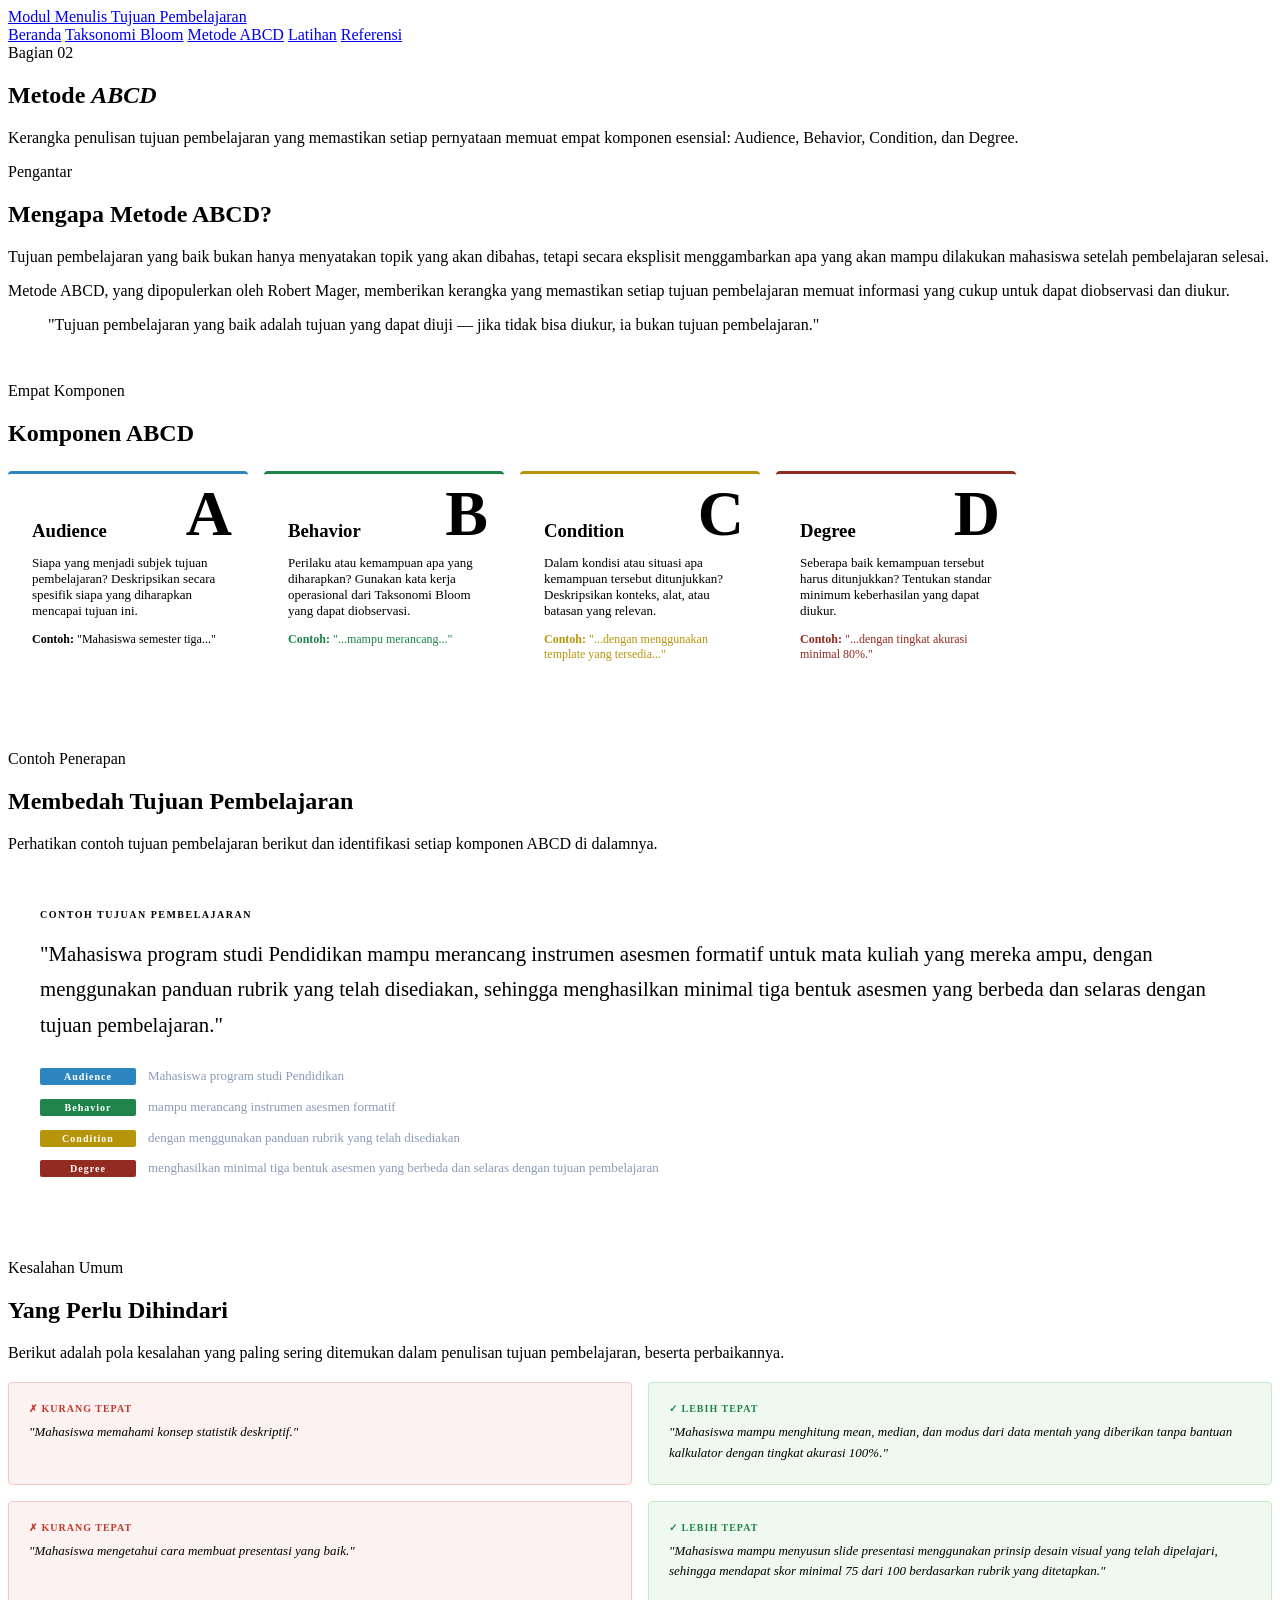
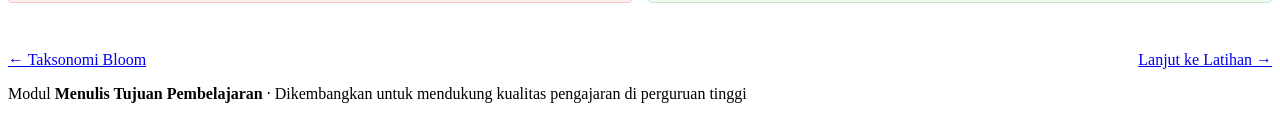
==== abcd.html @ f105a47e "Add files via upload" ====
<!DOCTYPE html>
<html lang="id">
<head>
  <meta charset="UTF-8">
  <meta name="viewport" content="width=device-width, initial-scale=1.0">
  <title>Metode ABCD · Modul Menulis Tujuan Pembelajaran</title>
  <link rel="stylesheet" href="style.css">
  <style>
    .abcd-grid {
      display: grid;
      grid-template-columns: repeat(auto-fill, minmax(220px, 1fr));
      gap: 16px;
      margin: 24px 0;
    }

    .abcd-card {
      background: var(--white);
      border: 1px solid var(--gray);
      border-radius: 4px;
      padding: 28px 24px;
      position: relative;
      overflow: hidden;
      transition: transform .2s, box-shadow .2s;
    }

    .abcd-card:hover { transform: translateY(-4px); box-shadow: 0 12px 32px rgba(27,42,74,.1); }

    .abcd-letter {
      font-family: 'Cormorant Garamond', serif;
      font-size: 4rem; font-weight: 700;
      color: var(--gray);
      position: absolute;
      top: 8px; right: 16px;
      line-height: 1;
      user-select: none;
    }

    .abcd-card h3 { position: relative; z-index: 1; margin-bottom: 6px; }
    .abcd-card p { position: relative; z-index: 1; font-size: 13px; }

    .abcd-card:nth-child(1) { border-top: 3px solid #2e86c1; }
    .abcd-card:nth-child(2) { border-top: 3px solid #1e8449; }
    .abcd-card:nth-child(3) { border-top: 3px solid #b7950b; }
    .abcd-card:nth-child(4) { border-top: 3px solid #922b21; }

    .example-full {
      background: var(--navy);
      border-radius: 6px;
      padding: 32px;
      margin: 24px 0;
      color: var(--white);
    }

    .example-full .label {
      font-size: 10px; font-weight: 600;
      letter-spacing: .15em; text-transform: uppercase;
      color: var(--gold2); margin-bottom: 16px;
    }

    .lo-text {
      font-family: 'Cormorant Garamond', serif;
      font-size: 1.3rem; line-height: 1.7;
      color: var(--white);
      margin-bottom: 24px;
    }

    .lo-breakdown {
      display: flex; flex-direction: column; gap: 10px;
    }

    .lo-part {
      display: flex; gap: 12px; align-items: flex-start;
    }

    .lo-part-badge {
      font-size: 10px; font-weight: 700;
      letter-spacing: .1em;
      padding: 3px 8px; border-radius: 2px;
      flex-shrink: 0; margin-top: 2px;
      min-width: 80px; text-align: center;
    }

    .badge-a { background: #2e86c1; color: white; }
    .badge-b { background: #1e8449; color: white; }
    .badge-c { background: #b7950b; color: white; }
    .badge-d { background: #922b21; color: white; }

    .lo-part-text { font-size: 13px; color: #8a9ab8; line-height: 1.6; }

    .kesalahan-grid {
      display: grid;
      grid-template-columns: 1fr 1fr;
      gap: 16px;
      margin-top: 20px;
    }

    .kesalahan-card {
      border-radius: 4px;
      padding: 20px;
    }

    .kesalahan-card.salah {
      background: #fdf2f2;
      border: 1px solid #f5c6c6;
    }

    .kesalahan-card.benar {
      background: #f0f9f0;
      border: 1px solid #c6e8c6;
    }

    .kesalahan-label {
      font-size: 10px; font-weight: 700;
      letter-spacing: .1em; text-transform: uppercase;
      margin-bottom: 8px;
    }

    .kesalahan-card.salah .kesalahan-label { color: #c0392b; }
    .kesalahan-card.benar .kesalahan-label { color: #1e8449; }

    .kesalahan-text { font-size: 13px; color: var(--muted); line-height: 1.6; font-style: italic; }

    @media (max-width: 600px) {
      .kesalahan-grid { grid-template-columns: 1fr; }
    }
  </style>
</head>
<body>

<header>
  <div class="header-inner">
    <a href="index.html" class="site-title">
      <span></span> Modul Menulis Tujuan Pembelajaran
    </a>
    <nav>
      <a href="index.html">Beranda</a>
      <a href="bloom.html">Taksonomi Bloom</a>
      <a href="abcd.html" class="active">Metode ABCD</a>
      <a href="latihan.html">Latihan</a>
      <a href="referensi.html">Referensi</a>
    </nav>
  </div>
</header>

<section class="page-hero">
  <div class="hero-inner">
    <div class="hero-breadcrumb fade-up">Bagian 02</div>
    <h1 class="fade-up delay-1">Metode <em>ABCD</em></h1>
    <p class="fade-up delay-2">Kerangka penulisan tujuan pembelajaran yang memastikan setiap pernyataan memuat empat komponen esensial: Audience, Behavior, Condition, dan Degree.</p>
  </div>
</section>

<main>

  <!-- PENGANTAR -->
  <section style="margin-bottom: 48px;">
    <div class="section-label">Pengantar</div>
    <h2>Mengapa Metode ABCD?</h2>
    <p>Tujuan pembelajaran yang baik bukan hanya menyatakan topik yang akan dibahas, tetapi secara eksplisit menggambarkan apa yang akan mampu dilakukan mahasiswa setelah pembelajaran selesai.</p>
    <p>Metode ABCD, yang dipopulerkan oleh Robert Mager, memberikan kerangka yang memastikan setiap tujuan pembelajaran memuat informasi yang cukup untuk dapat diobservasi dan diukur.</p>

    <blockquote>
      <p>"Tujuan pembelajaran yang baik adalah tujuan yang dapat diuji — jika tidak bisa diukur, ia bukan tujuan pembelajaran."</p>
    </blockquote>
  </section>

  <!-- EMPAT KOMPONEN -->
  <section style="margin-bottom: 48px;">
    <div class="section-label">Empat Komponen</div>
    <h2>Komponen ABCD</h2>

    <div class="abcd-grid">

      <div class="abcd-card fade-up">
        <div class="abcd-letter">A</div>
        <h3>Audience</h3>
        <p>Siapa yang menjadi subjek tujuan pembelajaran? Deskripsikan secara spesifik siapa yang diharapkan mencapai tujuan ini.</p>
        <p style="margin-top: 10px; font-size: 12px; color: var(--gold);"><strong>Contoh:</strong> "Mahasiswa semester tiga..."</p>
      </div>

      <div class="abcd-card fade-up delay-1">
        <div class="abcd-letter">B</div>
        <h3>Behavior</h3>
        <p>Perilaku atau kemampuan apa yang diharapkan? Gunakan kata kerja operasional dari Taksonomi Bloom yang dapat diobservasi.</p>
        <p style="margin-top: 10px; font-size: 12px; color: #1e8449;"><strong>Contoh:</strong> "...mampu merancang..."</p>
      </div>

      <div class="abcd-card fade-up delay-2">
        <div class="abcd-letter">C</div>
        <h3>Condition</h3>
        <p>Dalam kondisi atau situasi apa kemampuan tersebut ditunjukkan? Deskripsikan konteks, alat, atau batasan yang relevan.</p>
        <p style="margin-top: 10px; font-size: 12px; color: #b7950b;"><strong>Contoh:</strong> "...dengan menggunakan template yang tersedia..."</p>
      </div>

      <div class="abcd-card fade-up delay-3">
        <div class="abcd-letter">D</div>
        <h3>Degree</h3>
        <p>Seberapa baik kemampuan tersebut harus ditunjukkan? Tentukan standar minimum keberhasilan yang dapat diukur.</p>
        <p style="margin-top: 10px; font-size: 12px; color: #922b21;"><strong>Contoh:</strong> "...dengan tingkat akurasi minimal 80%."</p>
      </div>

    </div>
  </section>

  <!-- CONTOH LENGKAP -->
  <section style="margin-bottom: 48px;">
    <div class="section-label">Contoh Penerapan</div>
    <h2>Membedah Tujuan Pembelajaran</h2>
    <p>Perhatikan contoh tujuan pembelajaran berikut dan identifikasi setiap komponen ABCD di dalamnya.</p>

    <div class="example-full">
      <div class="label">Contoh Tujuan Pembelajaran</div>
      <div class="lo-text">
        "Mahasiswa program studi Pendidikan mampu merancang instrumen asesmen formatif untuk mata kuliah yang mereka ampu, dengan menggunakan panduan rubrik yang telah disediakan, sehingga menghasilkan minimal tiga bentuk asesmen yang berbeda dan selaras dengan tujuan pembelajaran."
      </div>

      <div class="lo-breakdown">
        <div class="lo-part">
          <span class="lo-part-badge badge-a">Audience</span>
          <span class="lo-part-text">Mahasiswa program studi Pendidikan</span>
        </div>
        <div class="lo-part">
          <span class="lo-part-badge badge-b">Behavior</span>
          <span class="lo-part-text">mampu merancang instrumen asesmen formatif</span>
        </div>
        <div class="lo-part">
          <span class="lo-part-badge badge-c">Condition</span>
          <span class="lo-part-text">dengan menggunakan panduan rubrik yang telah disediakan</span>
        </div>
        <div class="lo-part">
          <span class="lo-part-badge badge-d">Degree</span>
          <span class="lo-part-text">menghasilkan minimal tiga bentuk asesmen yang berbeda dan selaras dengan tujuan pembelajaran</span>
        </div>
      </div>
    </div>
  </section>

  <!-- KESALAHAN UMUM -->
  <section style="margin-bottom: 48px;">
    <div class="section-label">Kesalahan Umum</div>
    <h2>Yang Perlu Dihindari</h2>
    <p>Berikut adalah pola kesalahan yang paling sering ditemukan dalam penulisan tujuan pembelajaran, beserta perbaikannya.</p>

    <div class="kesalahan-grid">
      <div class="kesalahan-card salah">
        <div class="kesalahan-label">✗ Kurang Tepat</div>
        <div class="kesalahan-text">"Mahasiswa memahami konsep statistik deskriptif."</div>
      </div>
      <div class="kesalahan-card benar">
        <div class="kesalahan-label">✓ Lebih Tepat</div>
        <div class="kesalahan-text">"Mahasiswa mampu menghitung mean, median, dan modus dari data mentah yang diberikan tanpa bantuan kalkulator dengan tingkat akurasi 100%."</div>
      </div>

      <div class="kesalahan-card salah">
        <div class="kesalahan-label">✗ Kurang Tepat</div>
        <div class="kesalahan-text">"Mahasiswa mengetahui cara membuat presentasi yang baik."</div>
      </div>
      <div class="kesalahan-card benar">
        <div class="kesalahan-label">✓ Lebih Tepat</div>
        <div class="kesalahan-text">"Mahasiswa mampu menyusun slide presentasi menggunakan prinsip desain visual yang telah dipelajari, sehingga mendapat skor minimal 75 dari 100 berdasarkan rubrik yang ditetapkan."</div>
      </div>
    </div>
  </section>

  <!-- NAVIGASI -->
  <div style="display: flex; justify-content: space-between; flex-wrap: wrap; gap: 12px;">
    <a href="bloom.html" class="btn-ghost">← Taksonomi Bloom</a>
    <a href="latihan.html" class="btn-primary">Lanjut ke Latihan →</a>
  </div>

</main>

<footer>
  <div class="footer-inner">
    <p>Modul <strong>Menulis Tujuan Pembelajaran</strong> · Dikembangkan untuk mendukung kualitas pengajaran di perguruan tinggi</p>
  </div>
</footer>

</body>
</html>
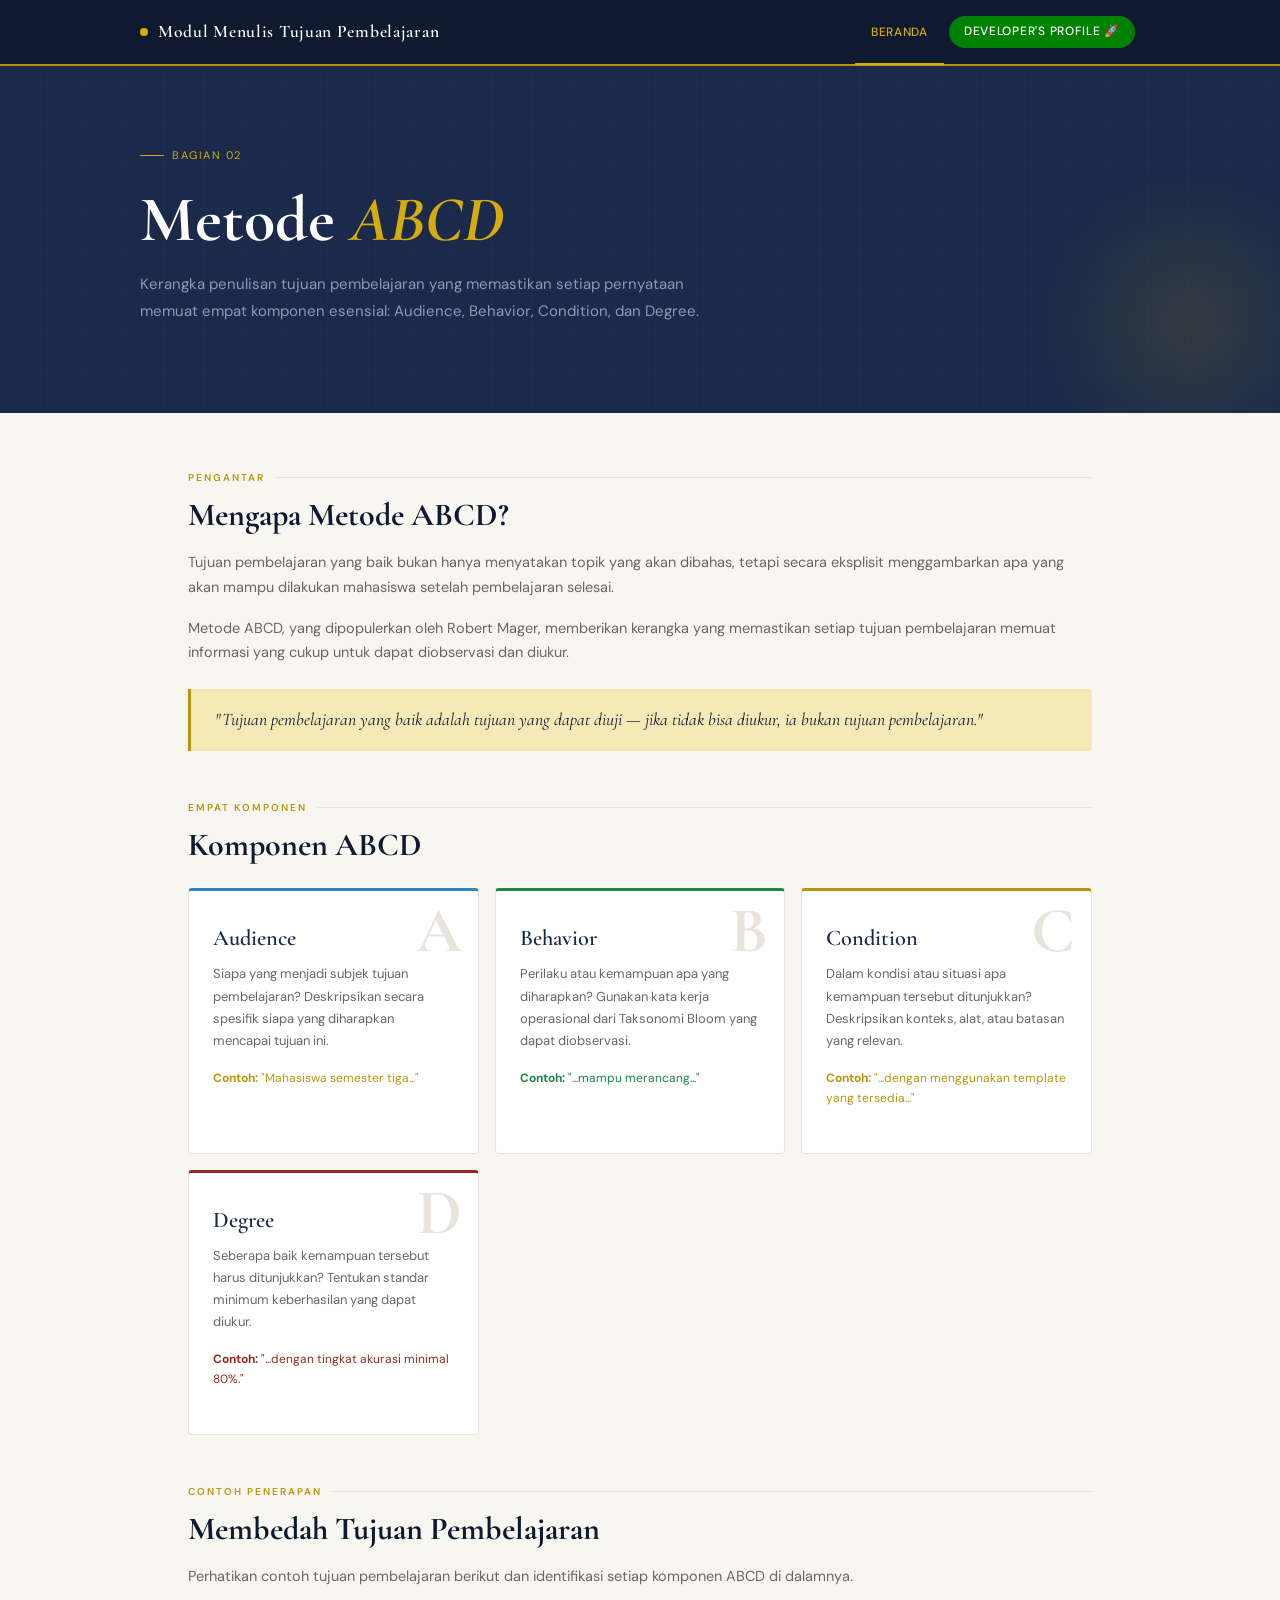
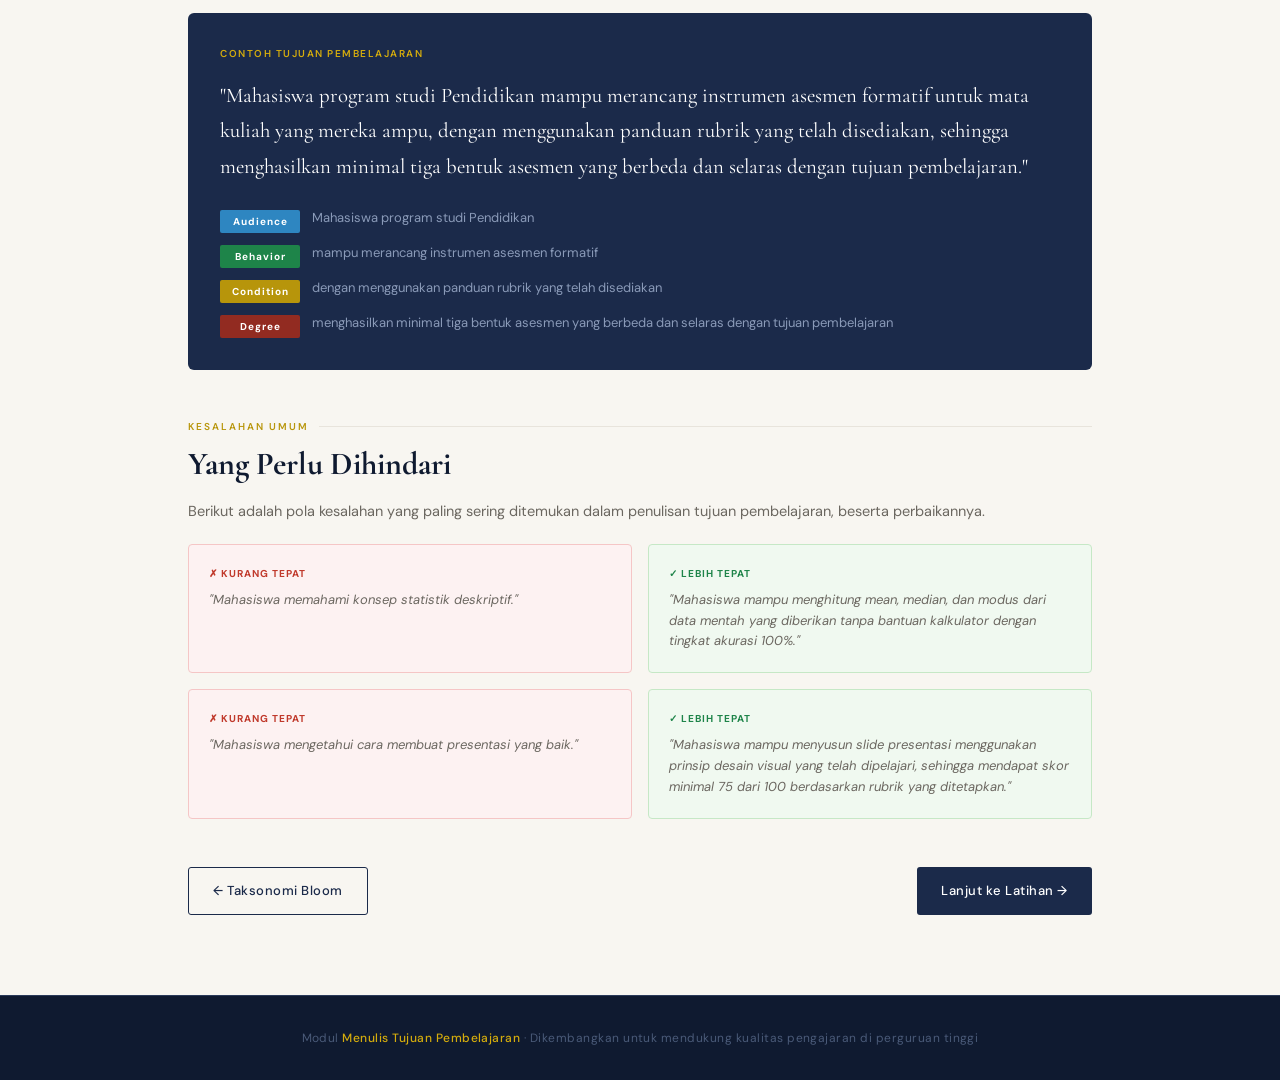
==== commit d6dd0a1f: "Update abcd.html" ====
--- a/abcd.html
+++ b/abcd.html
@@ -133,11 +133,8 @@
       <span></span> Modul Menulis Tujuan Pembelajaran
     </a>
     <nav>
-      <a href="index.html">Beranda</a>
-      <a href="bloom.html">Taksonomi Bloom</a>
-      <a href="abcd.html" class="active">Metode ABCD</a>
-      <a href="latihan.html">Latihan</a>
-      <a href="referensi.html">Referensi</a>
+      <a href="index.html" class="active">Beranda</a>
+      <a href="https://www.linkedin.com/in/ahmad-fikri-id" target="_blank" class="fikri-link">Developer's Profile 🚀</a>
     </nav>
   </div>
 </header>
--- a/style.css
+++ b/style.css
@@ -0,0 +1,348 @@
+@import url('https://fonts.googleapis.com/css2?family=Cormorant+Garamond:ital,wght@0,400;0,600;0,700;1,400;1,600&family=DM+Sans:wght@300;400;500;600&display=swap');
+
+:root {
+  --navy: #1b2a4a;
+  --navy2: #0f1a30;
+  --gold: #b8960c;
+  --gold2: #d4ac0d;
+  --gold-light: #f5e9b8;
+  --white: #ffffff;
+  --off-white: #f8f6f1;
+  --gray: #e8e4dc;
+  --gray2: #c8c4bc;
+  --text: #1e1e1e;
+  --muted: #6b6760;
+  --accent: #c0392b;
+}
+
+*, *::before, *::after { margin: 0; padding: 0; box-sizing: border-box; }
+html { scroll-behavior: smooth; }
+
+body {
+  background: var(--off-white);
+  color: var(--text);
+  font-family: 'DM Sans', sans-serif;
+  font-weight: 400;
+  line-height: 1.7;
+}
+
+/* ── HEADER ── */
+header {
+  background: var(--navy2);
+  padding: 0 48px;
+  position: sticky; top: 0; z-index: 100;
+  border-bottom: 2px solid var(--gold);
+}
+
+.header-inner {
+  max-width: 1000px; margin: 0 auto;
+  display: flex; align-items: center; justify-content: space-between;
+  height: 64px;
+}
+
+.site-title {
+  font-family: 'Cormorant Garamond', serif;
+  font-size: 1.1rem; font-weight: 600;
+  color: var(--white);
+  letter-spacing: .04em;
+  text-decoration: none;
+  display: flex; align-items: center; gap: 10px;
+}
+
+.site-title span {
+  display: inline-block;
+  width: 8px; height: 8px;
+  background: var(--gold2);
+  border-radius: 50%;
+}
+
+nav { display: flex; gap: 0; }
+
+nav a {
+  font-size: 12px; font-weight: 500;
+  letter-spacing: .06em; text-transform: uppercase;
+  color: #8a9ab8;
+  text-decoration: none;
+  padding: 0 16px;
+  height: 64px;
+  display: flex; align-items: center;
+  border-bottom: 2px solid transparent;
+  margin-bottom: -2px;
+  transition: color .2s, border-color .2s;
+}
+.fikri-link {
+    font-size: 12px;
+    font-weight: 500;
+    letter-spacing: .06em;
+    text-transform: uppercase;
+    color: white;
+    text-decoration: none;
+    padding: 15px;
+    height: 30px;
+    display: flex;
+    align-items: center;
+    transition: color .2s, border-color .2s;
+    border-radius: 20px;
+    background-color: green;
+    margin: 5px;
+    align-self: center;
+}
+nav a:hover { color: var(--white); }
+nav a.active { color: var(--gold2); border-bottom-color: var(--gold2); }
+
+/* ── HERO ── */
+.page-hero {
+  background: var(--navy);
+  padding: 80px 48px 72px;
+  position: relative;
+  overflow: hidden;
+}
+
+.page-hero::before {
+  content: '';
+  position: absolute;
+  top: 0; left: 0; right: 0; bottom: 0;
+  background-image: repeating-linear-gradient(
+    0deg, transparent, transparent 40px,
+    rgba(255,255,255,.015) 40px, rgba(255,255,255,.015) 41px
+  ),
+  repeating-linear-gradient(
+    90deg, transparent, transparent 40px,
+    rgba(255,255,255,.015) 40px, rgba(255,255,255,.015) 41px
+  );
+}
+
+.page-hero::after {
+  content: '';
+  position: absolute;
+  bottom: -60px; right: -60px;
+  width: 300px; height: 300px;
+  border-radius: 50%;
+  background: radial-gradient(circle, rgba(184,150,12,.15), transparent 70%);
+}
+
+.hero-inner {
+  max-width: 1000px; margin: 0 auto;
+  position: relative; z-index: 1;
+}
+
+.hero-breadcrumb {
+  font-size: 11px; letter-spacing: .14em; text-transform: uppercase;
+  color: var(--gold2); margin-bottom: 20px;
+  display: flex; align-items: center; gap: 8px;
+}
+
+.hero-breadcrumb::before {
+  content: '';
+  display: inline-block;
+  width: 24px; height: 1px;
+  background: var(--gold2);
+}
+
+.page-hero h1 {
+  font-family: 'Cormorant Garamond', serif;
+  font-size: clamp(2.2rem, 5vw, 4rem);
+  font-weight: 700;
+  color: var(--white);
+  line-height: 1.1;
+  margin-bottom: 16px;
+}
+
+.page-hero h1 em {
+  font-style: italic;
+  color: var(--gold2);
+}
+
+.page-hero p {
+  font-size: 15px; color: #8a9ab8;
+  max-width: 560px; line-height: 1.8;
+}
+
+/* ── MAIN CONTENT ── */
+main {
+  max-width: 1000px; margin: 0 auto;
+  padding: 56px 48px 80px;
+}
+
+/* ── SECTION TITLE ── */
+.section-label {
+  font-size: 10px; font-weight: 600;
+  letter-spacing: .2em; text-transform: uppercase;
+  color: var(--gold);
+  margin-bottom: 10px;
+  display: flex; align-items: center; gap: 10px;
+}
+
+.section-label::after {
+  content: '';
+  flex: 1; height: 1px;
+  background: var(--gray);
+}
+
+h2 {
+  font-family: 'Cormorant Garamond', serif;
+  font-size: 2rem; font-weight: 700;
+  color: var(--navy2);
+  margin-bottom: 16px;
+  line-height: 1.2;
+}
+
+h3 {
+  font-family: 'Cormorant Garamond', serif;
+  font-size: 1.4rem; font-weight: 600;
+  color: var(--navy);
+  margin-bottom: 10px;
+}
+
+p { color: var(--muted); font-size: 14.5px; margin-bottom: 16px; }
+
+/* ── CARDS ── */
+.cards-grid {
+  display: grid;
+  grid-template-columns: repeat(auto-fill, minmax(280px, 1fr));
+  gap: 20px;
+  margin-top: 24px;
+}
+
+.card {
+  background: var(--white);
+  border: 1px solid var(--gray);
+  border-radius: 4px;
+  padding: 28px;
+  transition: transform .2s, box-shadow .2s;
+  position: relative;
+}
+
+.card::before {
+  content: '';
+  position: absolute;
+  top: 0; left: 0; right: 0;
+  height: 3px;
+  background: var(--gold);
+  transform: scaleX(0);
+  transform-origin: left;
+  transition: transform .3s ease;
+}
+
+.card:hover { transform: translateY(-4px); box-shadow: 0 12px 32px rgba(27,42,74,.1); }
+.card:hover::before { transform: scaleX(1); }
+
+.card-num {
+  font-size: 11px; font-weight: 600;
+  letter-spacing: .1em; text-transform: uppercase;
+  color: var(--gold); margin-bottom: 10px;
+}
+
+/* ── BLOCKQUOTE ── */
+blockquote {
+  border-left: 3px solid var(--gold);
+  padding: 16px 24px;
+  background: var(--gold-light);
+  margin: 24px 0;
+  border-radius: 0 4px 4px 0;
+}
+
+blockquote p {
+  font-family: 'Cormorant Garamond', serif;
+  font-size: 1.1rem; font-style: italic;
+  color: var(--navy2); margin: 0;
+}
+
+/* ── TABLE ── */
+table {
+  width: 100%; border-collapse: collapse;
+  margin: 24px 0;
+  font-size: 14px;
+}
+
+th {
+  background: var(--navy);
+  color: var(--white);
+  padding: 12px 16px;
+  text-align: left;
+  font-weight: 500;
+  letter-spacing: .04em;
+  font-size: 12px; text-transform: uppercase;
+}
+
+td {
+  padding: 12px 16px;
+  border-bottom: 1px solid var(--gray);
+  color: var(--muted);
+  vertical-align: top;
+}
+
+tr:hover td { background: var(--off-white); }
+
+/* ── BUTTONS ── */
+.btn-primary {
+  display: inline-flex; align-items: center; gap: 8px;
+  background: var(--navy);
+  color: var(--white);
+  padding: 12px 24px;
+  border-radius: 3px;
+  text-decoration: none;
+  font-size: 13px; font-weight: 500;
+  letter-spacing: .04em;
+  border: none; cursor: pointer;
+  transition: background .2s, transform .2s;
+}
+
+.btn-primary:hover { background: var(--navy2); transform: translateY(-2px); }
+
+.btn-ghost {
+  display: inline-flex; align-items: center; gap: 8px;
+  background: transparent;
+  color: var(--navy);
+  padding: 12px 24px;
+  border-radius: 3px;
+  text-decoration: none;
+  font-size: 13px; font-weight: 500;
+  letter-spacing: .04em;
+  border: 1px solid var(--navy);
+  cursor: pointer;
+  transition: background .2s, color .2s;
+}
+
+.btn-ghost:hover { background: var(--navy); color: var(--white); }
+
+/* ── FOOTER ── */
+footer {
+  background: var(--navy2);
+  border-top: 1px solid #2a3a5a;
+  padding: 32px 48px;
+  text-align: center;
+}
+
+.footer-inner { max-width: 1000px; margin: 0 auto; }
+
+footer p {
+  font-size: 12px; color: #4a5a78;
+  margin: 0; letter-spacing: .04em;
+}
+
+footer strong { color: var(--gold2); font-weight: 500; }
+
+/* ── ANIMATIONS ── */
+@keyframes fadeUp {
+  from { opacity: 0; transform: translateY(20px); }
+  to   { opacity: 1; transform: translateY(0); }
+}
+
+.fade-up { animation: fadeUp .5s ease both; }
+.delay-1 { animation-delay: .1s; }
+.delay-2 { animation-delay: .2s; }
+.delay-3 { animation-delay: .3s; }
+
+/* ── RESPONSIVE ── */
+@media (max-width: 768px) {
+  header { padding: 0 24px; }
+  .page-hero { padding: 48px 24px; }
+  main { padding: 40px 24px 60px; }
+  footer { padding: 24px; }
+  nav a { padding: 0 10px; font-size: 11px; }
+}
+
+@media (max-width: 500px) {
+  nav { display: none; }
+}
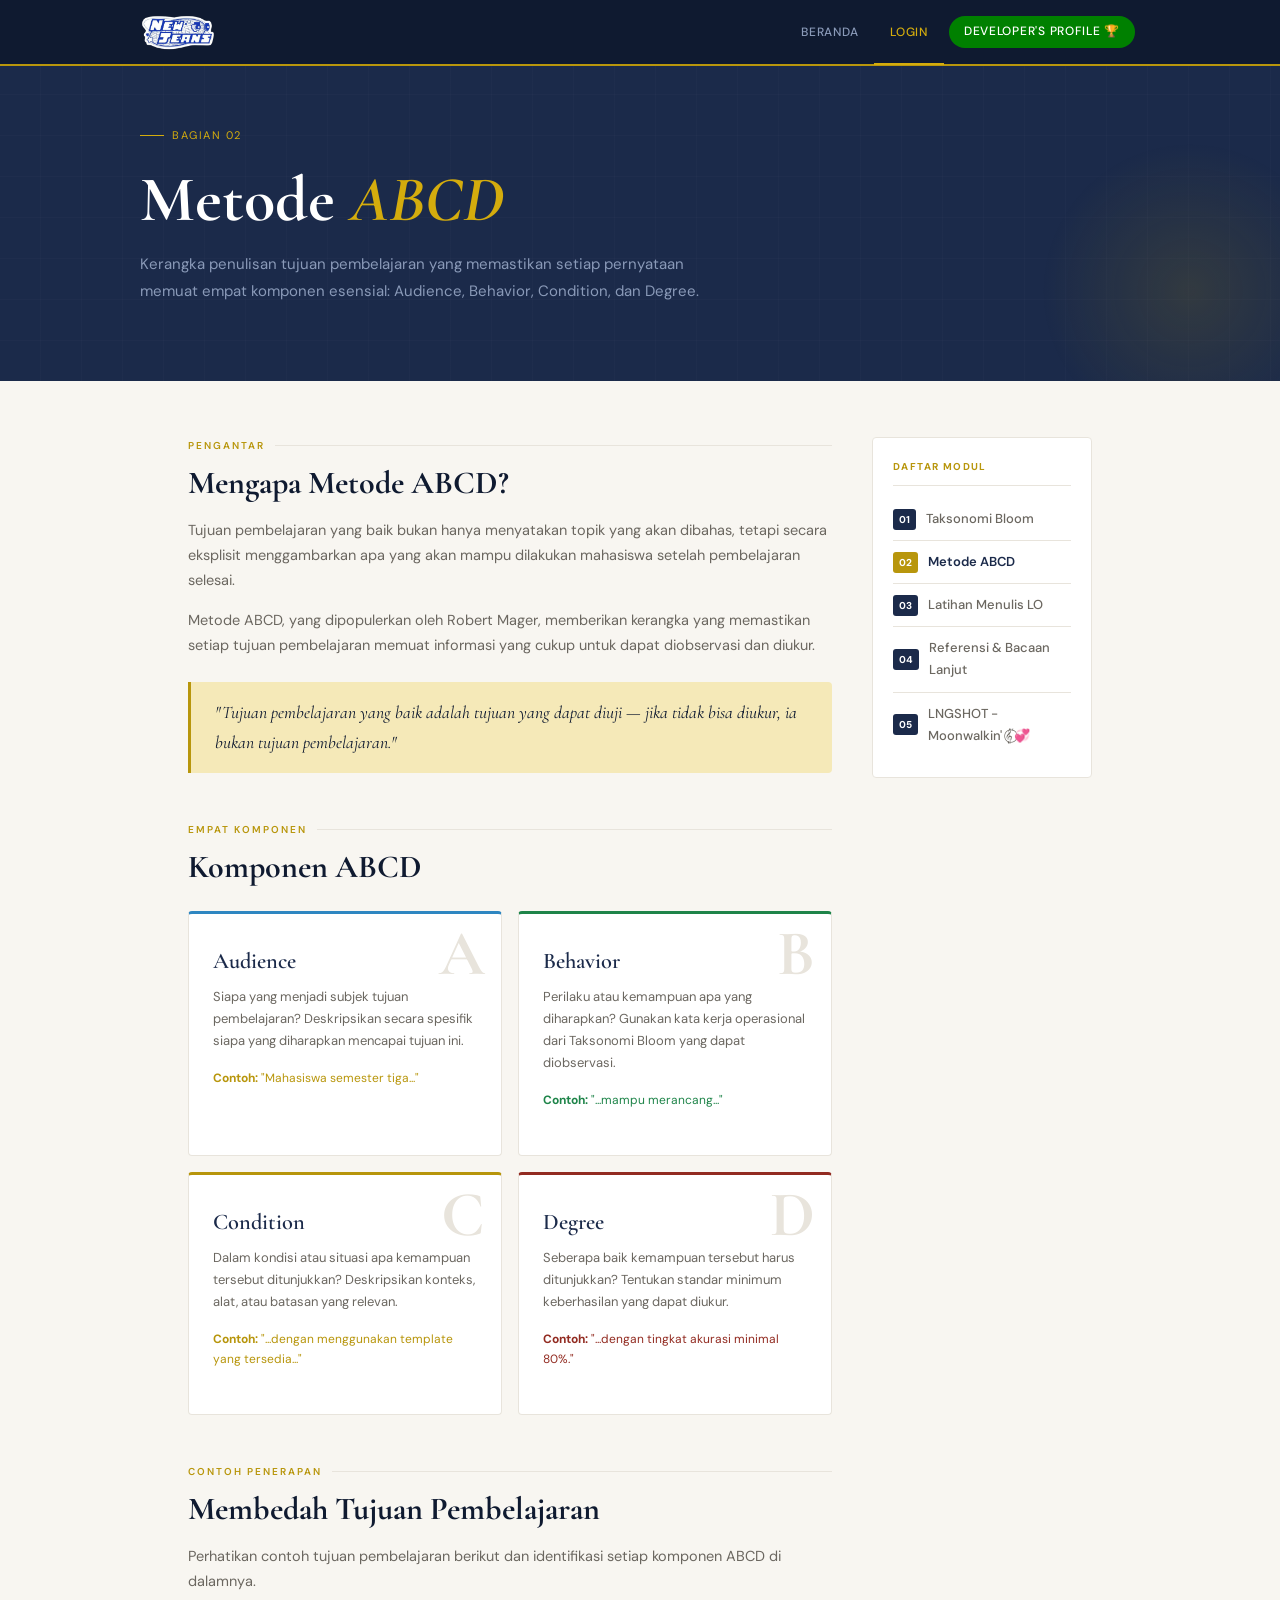
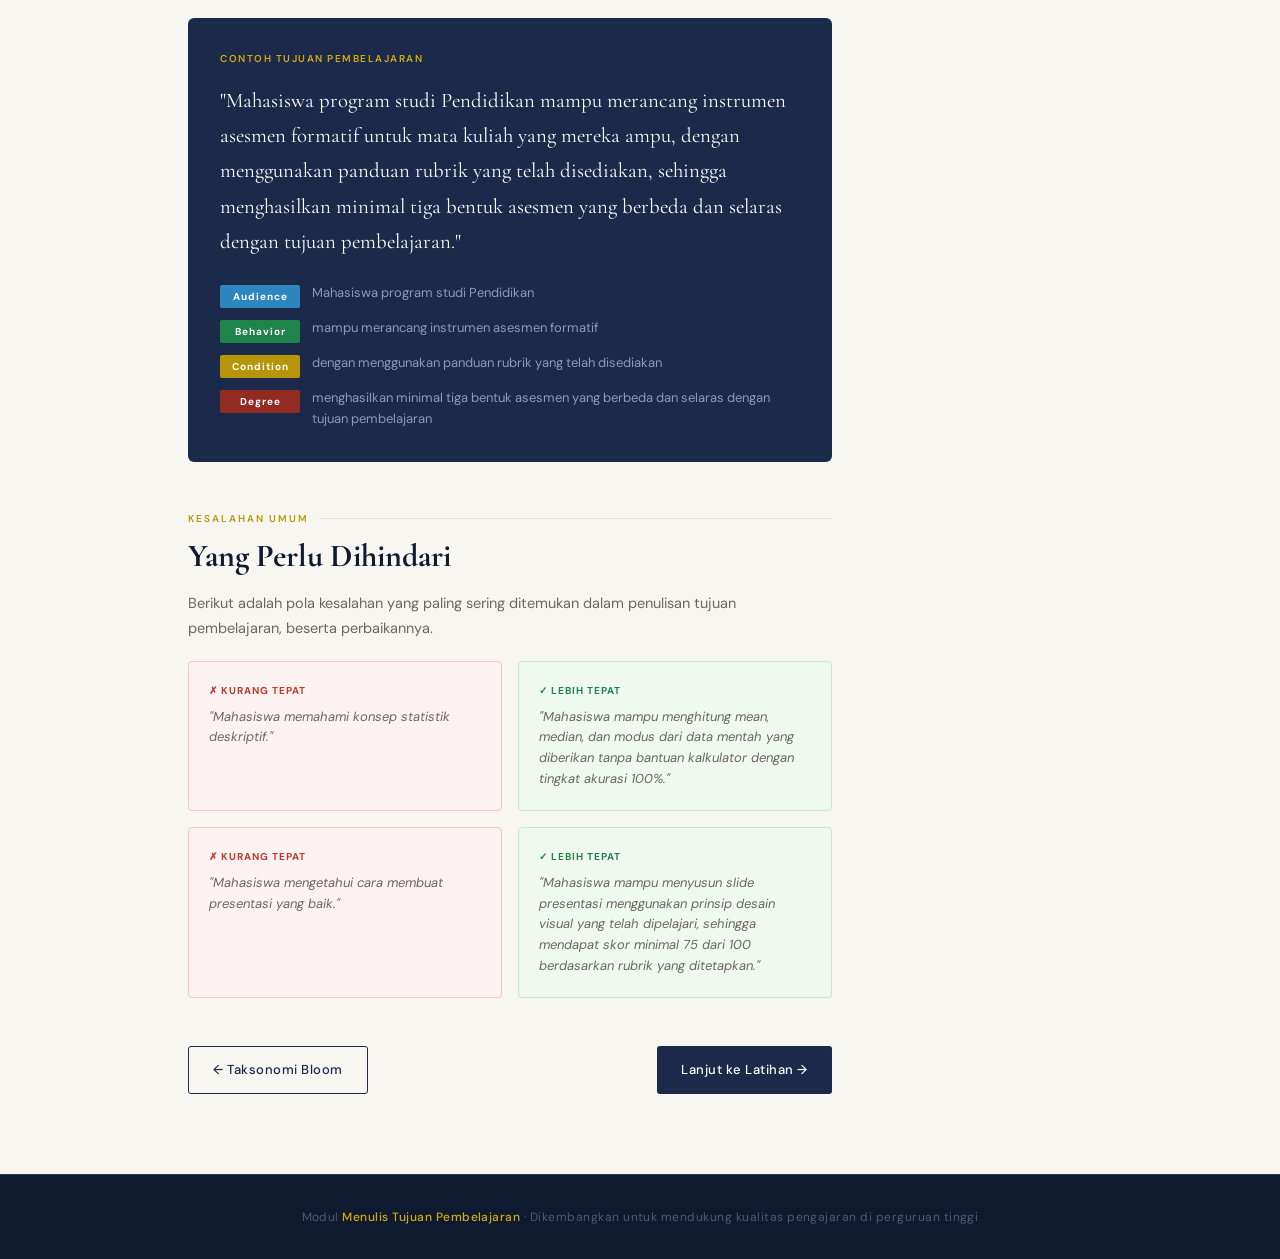
==== commit c0cd2cdc: "Add files via upload" ====
--- a/abcd.html
+++ b/abcd.html
@@ -129,13 +129,8 @@
 
 <header>
   <div class="header-inner">
-    <a href="index.html" class="site-title">
-      <span></span> Modul Menulis Tujuan Pembelajaran
-    </a>
-    <nav>
-      <a href="index.html" class="active">Beranda</a>
-      <a href="https://www.linkedin.com/in/ahmad-fikri-id" target="_blank" class="fikri-link">Developer's Profile 🚀</a>
-    </nav>
+    <a href="index.html" class="site-title"></a>
+    <nav id="navbar"></nav>
   </div>
 </header>
 
@@ -148,7 +143,9 @@
 </section>
 
 <main>
-
+  <!-- SIDEBAR -->
+  <div class="main-with-sidebar">
+  <div class="content">
   <!-- PENGANTAR -->
   <section style="margin-bottom: 48px;">
     <div class="section-label">Pengantar</div>
@@ -263,8 +260,9 @@
   <div style="display: flex; justify-content: space-between; flex-wrap: wrap; gap: 12px;">
     <a href="bloom.html" class="btn-ghost">← Taksonomi Bloom</a>
     <a href="latihan.html" class="btn-primary">Lanjut ke Latihan →</a>
-  </div>
-
+  </div></div>
+  <aside id="sidebar"></aside>
+</div>
 </main>
 
 <footer>
@@ -272,6 +270,23 @@
     <p>Modul <strong>Menulis Tujuan Pembelajaran</strong> · Dikembangkan untuk mendukung kualitas pengajaran di perguruan tinggi</p>
   </div>
 </footer>
-
+<script src="data.js"></script>
+<script>
+  const currentPage = window.location.pathname.split('/').pop();
+  for (let i = 0; i < navbar.length; i++) {
+  const isActive = navbar[i].link === currentPage ? 'active' : '';
+  const customClass = navbar[i].class ? navbar[i].class : isActive;
+  document.getElementById('navbar').innerHTML += `
+    <a href="${navbar[i].link}" class="${customClass}" target="${navbar[i].target || ''}">
+  ${navbar[i].label}</a>
+  `;
+  }
+
+  document.querySelector('.site-title').innerHTML = `
+    <img src="${siteConfig.logo}" 
+         alt="${siteConfig.logoAlt}" 
+         height="${siteConfig.logoHeight}">
+  `;
+</script>
 </body>
 </html>
--- a/style.css
+++ b/style.css
@@ -93,7 +93,7 @@
 /* ── HERO ── */
 .page-hero {
   background: var(--navy);
-  padding: 80px 48px 72px;
+  padding: 60px 48px 60px;
   position: relative;
   overflow: hidden;
 }
@@ -122,8 +122,41 @@
 }
 
 .hero-inner {
-  max-width: 1000px; margin: 0 auto;
-  position: relative; z-index: 1;
+  max-width: 1000px;
+  display: block;
+  align-items: center;
+  justify-content: space-between;
+  gap: 40px;
+  margin: 0 auto;
+}
+
+.hero-inner-inner {
+  display:flex;
+  align-items: center;
+  justify-content: space-between;
+  gap: 40px;
+  max-width: 1000px;
+  margin: 0 auto;
+}
+
+.hero-image {
+  display: block;
+  width: 400px;
+  height: 400px;
+  object-fit: contain;
+  border-radius: 8px;
+  flex-shrink: 0;
+  align-self: flex-end;
+  margin-bottom: -60px;
+}
+
+.hero-image.fade {
+  animation: zoomIn 1.5s ease;
+}
+
+@keyframes zoomIn {
+  from { transform: scale(0.8); opacity: 0; }
+  to   { transform: scale(1); opacity: 1; }
 }
 
 .hero-breadcrumb {
@@ -157,6 +190,59 @@
   font-size: 15px; color: #8a9ab8;
   max-width: 560px; line-height: 1.8;
 }
+
+/* ── SIDEBAR ── */
+.main-with-sidebar {
+  display: flex;
+  gap: 40px;
+  align-items: flex-start;
+}
+
+.content { flex: 1; }
+
+aside {
+  width: 220px;
+  flex-shrink: 0;
+  position: sticky;
+  top: 80px;
+  background: var(--white);
+  border: 1px solid var(--gray);
+  border-radius: 4px;
+  padding: 20px;
+}
+
+.sidebar-title {
+  font-size: 10px; font-weight: 700;
+  letter-spacing: .14em; text-transform: uppercase;
+  color: var(--gold);
+  margin-bottom: 12px;
+  padding-bottom: 10px;
+  border-bottom: 1px solid var(--gray);
+}
+
+.sidebar-link {
+  display: flex; align-items: center; gap: 10px;
+  padding: 10px 0;
+  font-size: 13px; font-weight: 500;
+  color: var(--muted);
+  text-decoration: none;
+  border-bottom: 1px solid var(--gray);
+  transition: color .2s;
+}
+
+.sidebar-link:last-child { border-bottom: none; }
+.sidebar-link:hover { color: var(--navy); }
+.sidebar-link.active { color: var(--navy); font-weight: 600; }
+
+.sidebar-num {
+  font-size: 10px; font-weight: 700;
+  background: var(--navy);
+  color: var(--white);
+  padding: 2px 6px; border-radius: 3px;
+  flex-shrink: 0;
+}
+
+.sidebar-link.active .sidebar-num { background: var(--gold); }
 
 /* ── MAIN CONTENT ── */
 main {
@@ -341,8 +427,14 @@
   main { padding: 40px 24px 60px; }
   footer { padding: 24px; }
   nav a { padding: 0 10px; font-size: 11px; }
-}
+  .hero-image { display: none; }
+  .hero-inner {width: 100%}
+  .hero-inner-inner{display:block;}
+  nav a:not(.fikri-link) {display: none;}
 
 @media (max-width: 500px) {
-  nav { display: none; }
-}
+  .hero-image { display: none; }
+  .hero-inner {width: 100%}
+  .hero-inner-inner{display:block;}
+  nav a:not(.fikri-link) {display: none;}
+}
